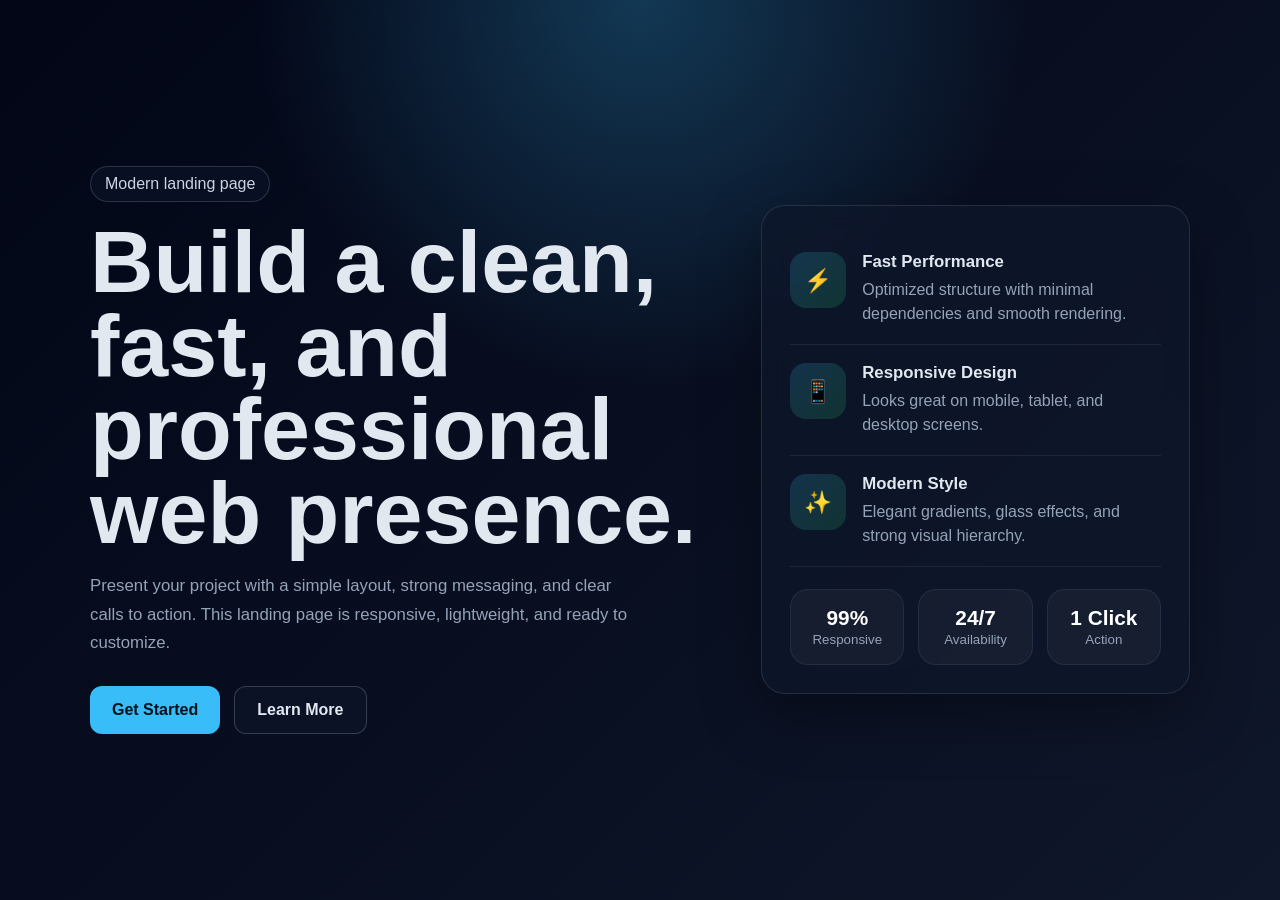
==== index.html @ f6de8fed "cambio de nombre de main a index" ====
<!DOCTYPE html>
<html lang="en">
<head>
	<meta charset="UTF-8" />
	<meta name="viewport" content="width=device-width, initial-scale=1.0" />
	<title>Landing Page</title>
	<link rel="stylesheet" href="styles.css" />
</head>
<body>
	<main class="hero">
		<section class="container" aria-labelledby="hero-title">
			<div>
				<div class="badge">Modern landing page</div>
				<h1 id="hero-title">Build a clean, fast, and professional web presence.</h1>
				<p>
					Present your project with a simple layout, strong messaging, and clear calls to action.
					This landing page is responsive, lightweight, and ready to customize.
				</p>
				<div class="actions">
					<a class="btn btn-primary" href="#">Get Started</a>
					<a class="btn btn-secondary" href="#">Learn More</a>
				</div>
			</div>
			<aside class="panel" aria-label="Highlights">
				<div class="feature">
					<div class="icon">⚡</div>
					<div>
						<h3>Fast Performance</h3>
						<span>Optimized structure with minimal dependencies and smooth rendering.</span>
					</div>
				</div>
				<div class="feature">
					<div class="icon">📱</div>
					<div>
						<h3>Responsive Design</h3>
						<span>Looks great on mobile, tablet, and desktop screens.</span>
					</div>
				</div>
				<div class="feature">
					<div class="icon">✨</div>
					<div>
						<h3>Modern Style</h3>
						<span>Elegant gradients, glass effects, and strong visual hierarchy.</span>
					</div>
				</div>
				<div class="stats">
					<div class="stat"><strong>99%</strong><small>Responsive</small></div>
					<div class="stat"><strong>24/7</strong><small>Availability</small></div>
					<div class="stat"><strong>1 Click</strong><small>Action</small></div>
				</div>
			</aside>
		</section>
	</main>
</body>
</html>
---- styles.css ----
:root {
    --bg: #0f172a;
    --card: rgba(15, 23, 42, 0.72);
    --text: #e2e8f0;
    --muted: #94a3b8;
    --accent: #38bdf8;
    --accent-2: #22c55e;
}

* {
    box-sizing: border-box;
}

body {
    margin: 0;
    font-family: Arial, Helvetica, sans-serif;
    color: var(--text);
    background: radial-gradient(circle at top, rgba(56, 189, 248, 0.25), transparent 35%),
        linear-gradient(135deg, #020617, var(--bg));
    min-height: 100vh;
}

.hero {
    min-height: 100vh;
    display: flex;
    align-items: center;
    justify-content: center;
    padding: 32px;
}

.container {
    width: 100%;
    max-width: 1100px;
    display: grid;
    grid-template-columns: 1.2fr 0.8fr;
    gap: 28px;
    align-items: center;
}

.badge {
    display: inline-block;
    padding: 8px 14px;
    border: 1px solid rgba(148, 163, 184, 0.25);
    border-radius: 999px;
    color: #cbd5e1;
    background: rgba(15, 23, 42, 0.5);
    backdrop-filter: blur(10px);
    margin-bottom: 18px;
}

h1 {
    font-size: clamp(2.5rem, 7vw, 5.5rem);
    line-height: 0.95;
    margin: 0 0 18px;
}

p {
    font-size: 1.05rem;
    line-height: 1.7;
    color: var(--muted);
    max-width: 58ch;
    margin-bottom: 28px;
}

.actions {
    display: flex;
    gap: 14px;
    flex-wrap: wrap;
}

.btn {
    display: inline-flex;
    align-items: center;
    justify-content: center;
    padding: 14px 22px;
    border-radius: 12px;
    text-decoration: none;
    font-weight: 700;
    transition: transform 0.2s ease, opacity 0.2s ease;
}

.btn:hover {
    transform: translateY(-2px);
}

.btn-primary {
    background: var(--accent);
    color: #00111a;
}

.btn-secondary {
    color: var(--text);
    border: 1px solid rgba(148, 163, 184, 0.3);
    background: rgba(15, 23, 42, 0.55);
}

.panel {
    background: var(--card);
    border: 1px solid rgba(148, 163, 184, 0.18);
    border-radius: 24px;
    padding: 28px;
    backdrop-filter: blur(14px);
    box-shadow: 0 20px 60px rgba(0, 0, 0, 0.35);
}

.feature {
    display: grid;
    grid-template-columns: 56px 1fr;
    gap: 16px;
    align-items: start;
    padding: 18px 0;
    border-bottom: 1px solid rgba(148, 163, 184, 0.12);
}

.feature:last-child {
    border-bottom: none;
}

.icon {
    width: 56px;
    height: 56px;
    border-radius: 16px;
    display: grid;
    place-items: center;
    background: linear-gradient(135deg, rgba(56, 189, 248, 0.18), rgba(34, 197, 94, 0.18));
    color: white;
    font-size: 1.4rem;
}

.feature h3 {
    margin: 0 0 6px;
    font-size: 1.05rem;
}

.feature span {
    color: var(--muted);
    line-height: 1.5;
}

.stats {
    margin-top: 22px;
    display: grid;
    grid-template-columns: repeat(3, 1fr);
    gap: 14px;
}

.stat {
    padding: 16px;
    border-radius: 18px;
    background: rgba(255, 255, 255, 0.04);
    border: 1px solid rgba(148, 163, 184, 0.12);
    text-align: center;
}

.stat strong {
    display: block;
    font-size: 1.3rem;
    color: #fff;
}

.stat small {
    color: var(--muted);
}

@media (max-width: 860px) {
    .container {
        grid-template-columns: 1fr;
    }

    .stats {
        grid-template-columns: 1fr;
    }
}
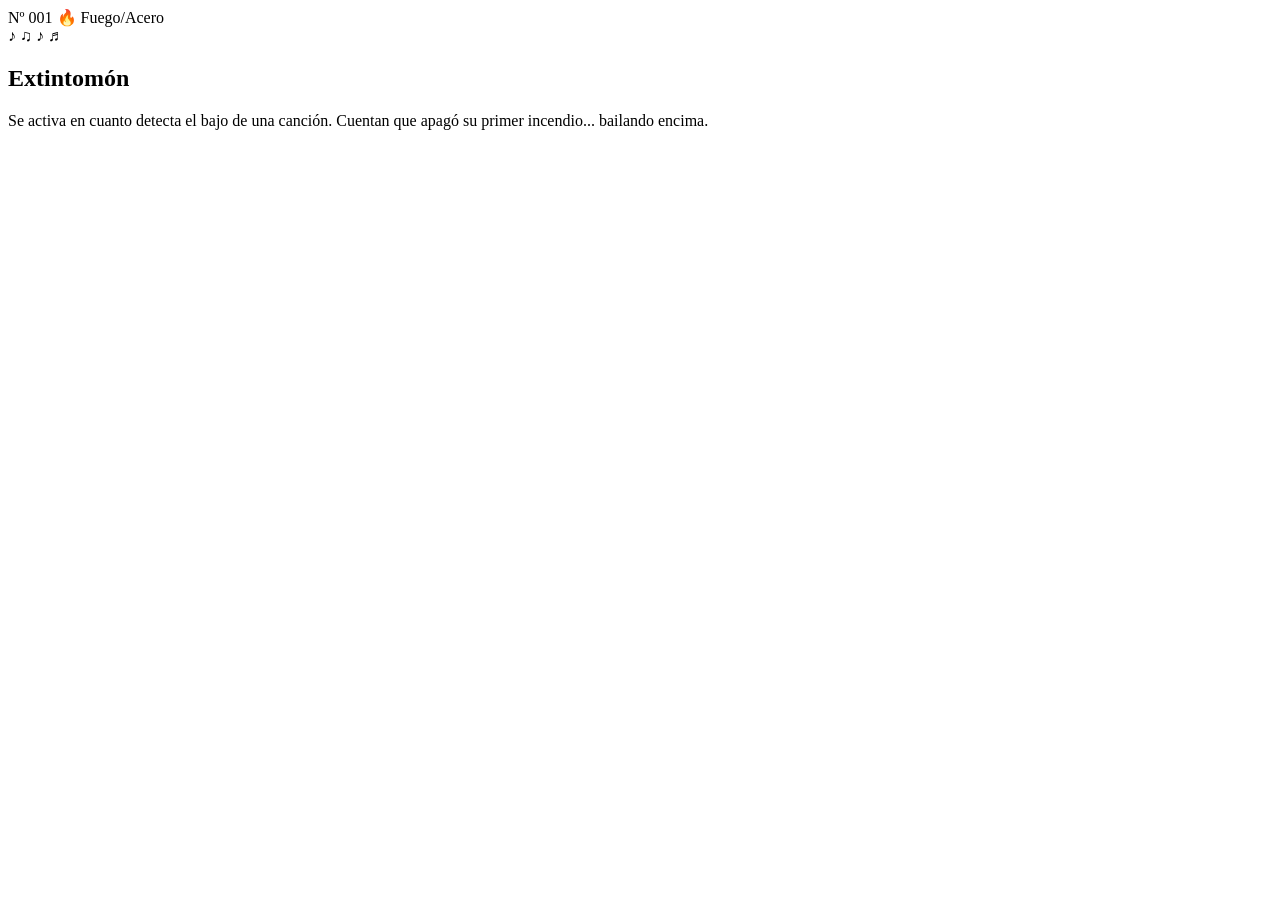
==== commit ccbdb5f4: "cambiamos pagina" ====
--- a/index.html
+++ b/index.html
@@ -1,55 +1,93 @@
 <!DOCTYPE html>
-<html lang="en">
+<html lang="es">
 <head>
-	<meta charset="UTF-8" />
-	<meta name="viewport" content="width=device-width, initial-scale=1.0" />
-	<title>Landing Page</title>
-	<link rel="stylesheet" href="styles.css" />
+<meta charset="UTF-8">
+<meta name="viewport" content="width=device-width, initial-scale=1.0">
+<title>Extintomón · el Pokémon extintor que no para de bailar</title>
+
+<link rel="preconnect" href="https://fonts.googleapis.com">
+<link rel="preconnect" href="https://fonts.gstatic.com" crossorigin>
+<link href="https://fonts.googleapis.com/css2?family=Fredoka:wght@500;600;700&family=Nunito:wght@400;600;800&display=swap" rel="stylesheet">
+
+<link rel="stylesheet" href="style.css">
 </head>
 <body>
-	<main class="hero">
-		<section class="container" aria-labelledby="hero-title">
-			<div>
-				<div class="badge">Modern landing page</div>
-				<h1 id="hero-title">Build a clean, fast, and professional web presence.</h1>
-				<p>
-					Present your project with a simple layout, strong messaging, and clear calls to action.
-					This landing page is responsive, lightweight, and ready to customize.
-				</p>
-				<div class="actions">
-					<a class="btn btn-primary" href="#">Get Started</a>
-					<a class="btn btn-secondary" href="#">Learn More</a>
-				</div>
-			</div>
-			<aside class="panel" aria-label="Highlights">
-				<div class="feature">
-					<div class="icon">⚡</div>
-					<div>
-						<h3>Fast Performance</h3>
-						<span>Optimized structure with minimal dependencies and smooth rendering.</span>
-					</div>
-				</div>
-				<div class="feature">
-					<div class="icon">📱</div>
-					<div>
-						<h3>Responsive Design</h3>
-						<span>Looks great on mobile, tablet, and desktop screens.</span>
-					</div>
-				</div>
-				<div class="feature">
-					<div class="icon">✨</div>
-					<div>
-						<h3>Modern Style</h3>
-						<span>Elegant gradients, glass effects, and strong visual hierarchy.</span>
-					</div>
-				</div>
-				<div class="stats">
-					<div class="stat"><strong>99%</strong><small>Responsive</small></div>
-					<div class="stat"><strong>24/7</strong><small>Availability</small></div>
-					<div class="stat"><strong>1 Click</strong><small>Action</small></div>
-				</div>
-			</aside>
-		</section>
-	</main>
+
+  <main class="escenario">
+
+    <div class="foco foco-1"></div>
+    <div class="foco foco-2"></div>
+
+    <section class="dex" aria-label="Ficha Pokédex de Extintomón">
+
+      <header class="dex-cabecera">
+        <span class="dex-pill dex-numero">Nº 001</span>
+        <span class="dex-pill dex-tipo">🔥 Fuego/Acero</span>
+      </header>
+
+      <div class="pista-baile">
+        <div class="pista-suelo" aria-hidden="true"></div>
+
+        <div class="personaje-escala">
+          <div class="extintomon">
+
+            <div class="sombra"></div>
+
+            <div class="pierna pierna-izquierda"></div>
+            <div class="pierna pierna-derecha"></div>
+
+            <div class="cuerpo">
+              <div class="brillo-cuerpo"></div>
+
+              <div class="etiqueta-inspeccion">
+                <span></span><span></span><span></span>
+              </div>
+
+              <div class="manometro">
+                <div class="aguja"></div>
+              </div>
+
+              <div class="cara">
+                <div class="ojo ojo-izquierdo"><div class="brillo-ojo"></div></div>
+                <div class="ojo ojo-derecho"><div class="brillo-ojo"></div></div>
+                <div class="mejilla mejilla-izquierda"></div>
+                <div class="mejilla mejilla-derecha"></div>
+                <div class="boca"></div>
+              </div>
+            </div>
+
+            <div class="valvula">
+              <div class="agarre"></div>
+            </div>
+
+            <div class="brazo brazo-izquierdo">
+              <div class="manguera"></div>
+              <div class="boquilla"></div>
+            </div>
+
+            <div class="brazo brazo-derecho">
+              <div class="pasador"></div>
+            </div>
+
+          </div>
+        </div>
+
+        <div class="notas" aria-hidden="true">
+          <span class="nota nota-1">♪</span>
+          <span class="nota nota-2">♫</span>
+          <span class="nota nota-3">♪</span>
+          <span class="nota nota-4">♬</span>
+        </div>
+      </div>
+
+      <footer class="dex-pie">
+        <h1>Extintomón</h1>
+        <p>Se activa en cuanto detecta el bajo de una canción. Cuentan que apagó su primer incendio... bailando encima.</p>
+      </footer>
+
+    </section>
+
+  </main>
+
 </body>
-</html>
+</html>
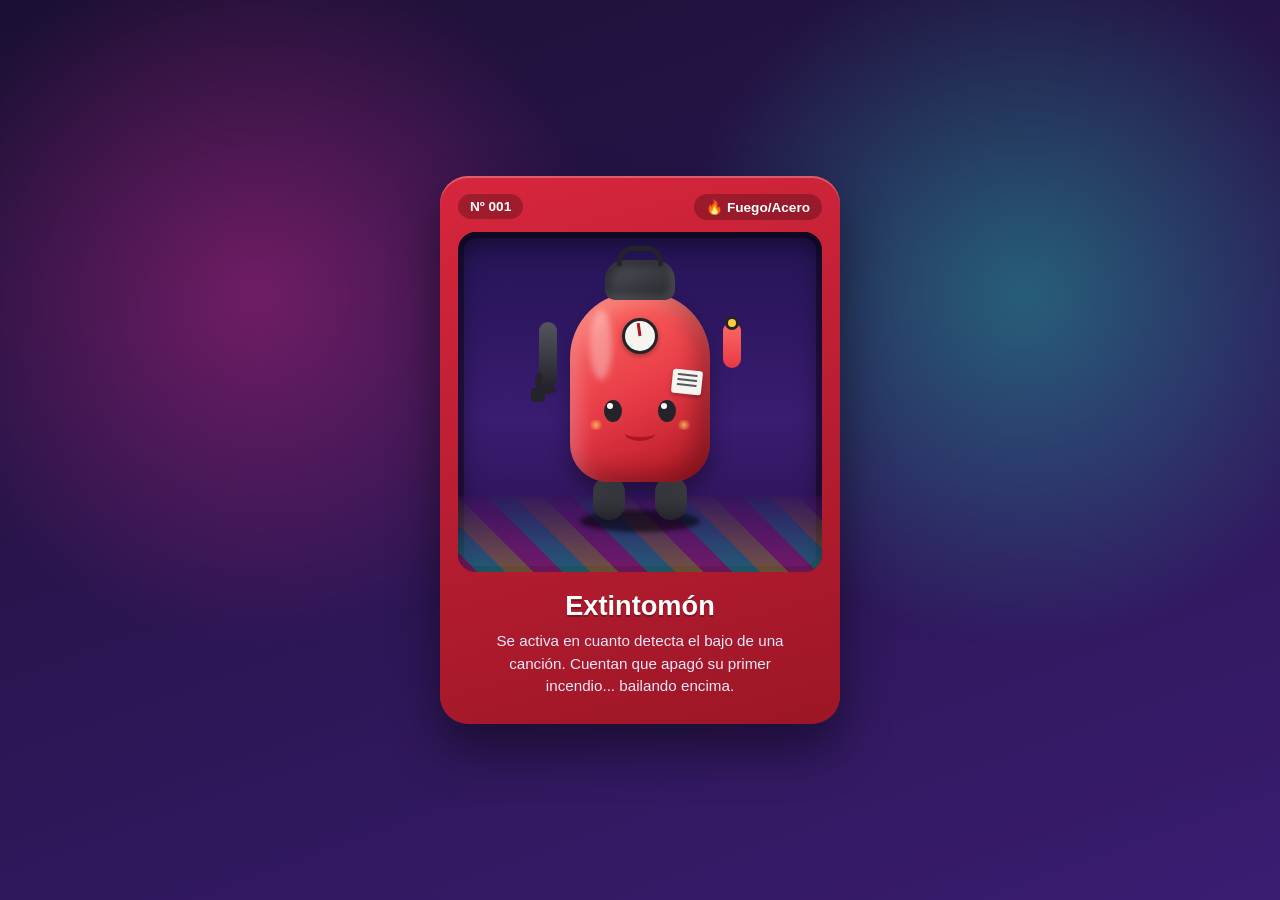
==== commit 90b18170: "corregimos el focking styles" ====
--- a/index.html
+++ b/index.html
@@ -9,7 +9,7 @@
 <link rel="preconnect" href="https://fonts.gstatic.com" crossorigin>
 <link href="https://fonts.googleapis.com/css2?family=Fredoka:wght@500;600;700&family=Nunito:wght@400;600;800&display=swap" rel="stylesheet">
 
-<link rel="stylesheet" href="style.css">
+<link rel="stylesheet" href="styles.css">
 </head>
 <body>
 
--- a/styles.css
+++ b/styles.css
@@ -0,0 +1,528 @@
+/* =========================================================
+   EXTINTOMÓN — el Pokémon tipo extintor que no para de bailar
+   ========================================================= */
+
+:root {
+  --noche-1: #1b1033;
+  --noche-2: #3a1c71;
+  --rosa-neon: #ff2fa0;
+  --cian-neon: #22e6c8;
+  --ambar-neon: #ffce3d;
+
+  --rojo-extintor: #e63946;
+  --rojo-extintor-claro: #ff6b60;
+  --rojo-extintor-oscuro: #ad1522;
+  --metal-oscuro: #232329;
+  --metal-claro: #55555f;
+
+  --pantalla: #ece8fb;
+  --marco-dex: #d7263d;
+  --marco-dex-oscuro: #9c1626;
+
+  --tiempo-baile: 1.1s;
+}
+
+* {
+  box-sizing: border-box;
+}
+
+@media (prefers-reduced-motion: reduce) {
+  *, *::before, *::after {
+    animation: none !important;
+  }
+}
+
+html, body {
+  margin: 0;
+  min-height: 100%;
+  font-family: "Nunito", sans-serif;
+  color: #2b2b33;
+}
+
+/* ---------- Escenario general ---------- */
+
+.escenario {
+  min-height: 100vh;
+  display: flex;
+  align-items: center;
+  justify-content: center;
+  padding: 32px 16px;
+  position: relative;
+  overflow: hidden;
+  background:
+    radial-gradient(1px 1px at 10% 20%, rgba(255,255,255,.5) 0, transparent 60%),
+    radial-gradient(1px 1px at 80% 15%, rgba(255,255,255,.4) 0, transparent 60%),
+    radial-gradient(1px 1px at 60% 70%, rgba(255,255,255,.35) 0, transparent 60%),
+    radial-gradient(1px 1px at 25% 80%, rgba(255,255,255,.4) 0, transparent 60%),
+    radial-gradient(1px 1px at 90% 60%, rgba(255,255,255,.3) 0, transparent 60%),
+    linear-gradient(160deg, var(--noche-1), var(--noche-2));
+}
+
+.foco {
+  position: absolute;
+  top: -10%;
+  width: 60vmax;
+  height: 60vmax;
+  border-radius: 50%;
+  filter: blur(10px);
+  opacity: .35;
+  pointer-events: none;
+}
+
+.foco-1 {
+  left: -10%;
+  background: radial-gradient(circle, var(--rosa-neon), transparent 65%);
+  animation: derivaFoco 7s ease-in-out infinite;
+}
+
+.foco-2 {
+  right: -10%;
+  background: radial-gradient(circle, var(--cian-neon), transparent 65%);
+  animation: derivaFoco 8s ease-in-out infinite reverse;
+}
+
+@keyframes derivaFoco {
+  0%, 100% { transform: translate(-15px, 0); }
+  50%      { transform: translate(25px, 15px); }
+}
+
+/* ---------- Ficha Pokédex ---------- */
+
+.dex {
+  position: relative;
+  z-index: 1;
+  width: min(92vw, 400px);
+  background: linear-gradient(165deg, var(--marco-dex), var(--marco-dex-oscuro));
+  border-radius: 28px;
+  padding: 18px 18px 22px;
+  box-shadow:
+    0 25px 50px rgba(0, 0, 0, .45),
+    inset 0 2px 0 rgba(255, 255, 255, .25);
+}
+
+.dex-cabecera {
+  display: flex;
+  justify-content: space-between;
+  align-items: center;
+  margin-bottom: 12px;
+  font-family: "Fredoka", sans-serif;
+  font-weight: 600;
+  font-size: .85rem;
+}
+
+.dex-pill {
+  padding: 5px 12px;
+  border-radius: 999px;
+  background: rgba(0, 0, 0, .25);
+  color: #fff;
+}
+
+/* ---------- Pantalla / pista de baile ---------- */
+
+.pista-baile {
+  position: relative;
+  height: 340px;
+  border-radius: 18px;
+  overflow: hidden;
+  background: linear-gradient(180deg, #241455 0%, #3a1c71 55%, #2a1050 100%);
+  box-shadow: inset 0 0 0 6px rgba(0, 0, 0, .35), inset 0 10px 25px rgba(0, 0, 0, .5);
+}
+
+.pista-suelo {
+  position: absolute;
+  bottom: 0;
+  left: 0;
+  width: 100%;
+  height: 76px;
+  background-image:
+    repeating-linear-gradient(
+      45deg,
+      var(--rosa-neon) 0 20px,
+      var(--cian-neon) 20px 40px,
+      var(--ambar-neon) 40px 60px
+    );
+  background-size: 85px 85px;
+  opacity: .35;
+  animation: deslizarPista 3s linear infinite;
+}
+
+@keyframes deslizarPista {
+  from { background-position: 0 0; }
+  to   { background-position: 85px 0; }
+}
+
+.pista-suelo::after {
+  content: "";
+  position: absolute;
+  inset: 0;
+  background: linear-gradient(180deg, rgba(42, 16, 80, .9), rgba(42, 16, 80, 0));
+}
+
+/* ---------- Notas musicales flotantes ---------- */
+
+.notas {
+  position: absolute;
+  inset: 0;
+  pointer-events: none;
+}
+
+.nota {
+  position: absolute;
+  bottom: 120px;
+  font-size: 1.4rem;
+  color: var(--ambar-neon);
+  opacity: 0;
+  animation: flotarNota 2.6s ease-in infinite;
+}
+
+.nota-1 { left: 18%; color: var(--ambar-neon); animation-delay: 0s; }
+.nota-2 { left: 32%; color: var(--rosa-neon);  animation-delay: .7s; font-size: 1.1rem; }
+.nota-3 { right: 28%; color: var(--cian-neon); animation-delay: 1.4s; }
+.nota-4 { right: 16%; color: var(--ambar-neon); animation-delay: 2s; font-size: 1.1rem; }
+
+@keyframes flotarNota {
+  0%   { transform: translate(0, 0) rotate(0deg); opacity: 0; }
+  15%  { opacity: 1; }
+  100% { transform: translate(12px, -150px) rotate(25deg); opacity: 0; }
+}
+
+/* ---------- Contenedor con escalado responsive ---------- */
+
+.personaje-escala {
+  position: absolute;
+  left: 50%;
+  bottom: 46px;
+  transform: translateX(-50%);
+  transform-origin: bottom center;
+}
+
+/* ---------- EXTINTOMÓN ---------- */
+
+.extintomon {
+  position: relative;
+  width: 210px;
+  height: 300px;
+  animation: bailar var(--tiempo-baile) ease-in-out infinite;
+  transform-origin: bottom center;
+}
+
+@keyframes bailar {
+  0%, 100% { transform: translateY(0) rotate(-3deg); }
+  50%      { transform: translateY(-18px) rotate(3deg); }
+}
+
+.sombra {
+  position: absolute;
+  bottom: -6px;
+  left: 50%;
+  width: 120px;
+  height: 22px;
+  background: rgba(0, 0, 0, .55);
+  border-radius: 50%;
+  transform: translateX(-50%);
+  filter: blur(2px);
+  animation: sombraPulso var(--tiempo-baile) ease-in-out infinite;
+}
+
+@keyframes sombraPulso {
+  0%, 100% { transform: translateX(-50%) scale(1); opacity: .5; }
+  50%      { transform: translateX(-50%) scale(.7); opacity: .28; }
+}
+
+/* Piernas */
+
+.pierna {
+  position: absolute;
+  bottom: 6px;
+  width: 32px;
+  height: 44px;
+  background: linear-gradient(180deg, var(--metal-claro), var(--metal-oscuro));
+  border-radius: 16px;
+  transform-origin: top center;
+}
+
+.pierna-izquierda { left: 58px; animation: patearIzquierda var(--tiempo-baile) ease-in-out infinite; }
+.pierna-derecha   { right: 58px; animation: patearDerecha var(--tiempo-baile) ease-in-out infinite; animation-delay: calc(var(--tiempo-baile) / -2); }
+
+@keyframes patearIzquierda {
+  0%, 100% { transform: rotate(0deg) translateX(0); }
+  50%      { transform: rotate(-32deg) translateX(-6px); }
+}
+
+@keyframes patearDerecha {
+  0%, 100% { transform: rotate(0deg) translateX(0); }
+  50%      { transform: rotate(32deg) translateX(6px); }
+}
+
+/* Cuerpo */
+
+.cuerpo {
+  position: absolute;
+  left: 35px;
+  top: 66px;
+  width: 140px;
+  height: 190px;
+  background: linear-gradient(155deg, var(--rojo-extintor-claro) 0%, var(--rojo-extintor) 55%, var(--rojo-extintor-oscuro) 100%);
+  border-radius: 66px 66px 38px 38px;
+  box-shadow:
+    inset -14px -8px 22px rgba(0, 0, 0, .28),
+    inset 10px 12px 18px rgba(255, 255, 255, .22),
+    0 12px 20px rgba(0, 0, 0, .35);
+}
+
+.brillo-cuerpo {
+  position: absolute;
+  top: 18px;
+  left: 20px;
+  width: 22px;
+  height: 70px;
+  background: rgba(255, 255, 255, .35);
+  border-radius: 50%;
+  filter: blur(3px);
+}
+
+/* Válvula superior y asa */
+
+.valvula {
+  position: absolute;
+  left: 70px;
+  top: 34px;
+  width: 70px;
+  height: 40px;
+  background: linear-gradient(160deg, var(--metal-claro), var(--metal-oscuro));
+  border-radius: 20px 20px 10px 10px;
+  box-shadow: inset -4px -4px 8px rgba(255, 255, 255, .15), inset 4px 6px 10px rgba(0, 0, 0, .4);
+}
+
+.agarre {
+  position: absolute;
+  top: -14px;
+  left: 12px;
+  width: 46px;
+  height: 20px;
+  border: 5px solid var(--metal-oscuro);
+  border-bottom: none;
+  border-radius: 16px 16px 0 0;
+}
+
+/* Manómetro (medidor de presión) */
+
+.manometro {
+  position: absolute;
+  top: 26px;
+  left: 50%;
+  width: 36px;
+  height: 36px;
+  transform: translateX(-50%);
+  background: #f6f4ee;
+  border-radius: 50%;
+  border: 3px solid var(--metal-oscuro);
+  box-shadow: 0 2px 5px rgba(0, 0, 0, .3);
+}
+
+.aguja {
+  position: absolute;
+  top: 50%;
+  left: 50%;
+  width: 3px;
+  height: 13px;
+  background: var(--rojo-extintor-oscuro);
+  transform-origin: bottom center;
+  transform: translate(-50%, -100%) rotate(-8deg);
+  animation: vibrarAguja calc(var(--tiempo-baile) / 2) ease-in-out infinite;
+}
+
+@keyframes vibrarAguja {
+  0%, 100% { transform: translate(-50%, -100%) rotate(-14deg); }
+  50%      { transform: translate(-50%, -100%) rotate(14deg); }
+}
+
+/* Etiqueta de inspección */
+
+.etiqueta-inspeccion {
+  position: absolute;
+  top: 78px;
+  right: 8px;
+  width: 30px;
+  height: 24px;
+  background: #f6f4ee;
+  border-radius: 3px;
+  transform: rotate(6deg);
+  box-shadow: 0 2px 4px rgba(0, 0, 0, .3);
+  padding: 4px 5px;
+}
+
+.etiqueta-inspeccion span {
+  display: block;
+  height: 2px;
+  background: var(--metal-claro);
+  margin-bottom: 3px;
+  border-radius: 1px;
+}
+
+/* Cara */
+
+.cara {
+  position: absolute;
+  top: 108px;
+  left: 0;
+  width: 100%;
+  height: 60px;
+}
+
+.ojo {
+  position: absolute;
+  top: 0;
+  width: 18px;
+  height: 22px;
+  background: var(--metal-oscuro);
+  border-radius: 50%;
+  animation: parpadeo 4s ease-in-out infinite;
+}
+
+.ojo-izquierdo { left: 34px; }
+.ojo-derecho   { right: 34px; }
+
+.brillo-ojo {
+  position: absolute;
+  top: 3px;
+  left: 3px;
+  width: 6px;
+  height: 6px;
+  background: #fff;
+  border-radius: 50%;
+}
+
+@keyframes parpadeo {
+  0%, 90%, 100% { transform: scaleY(1); }
+  95%           { transform: scaleY(.1); }
+}
+
+.mejilla {
+  position: absolute;
+  top: 20px;
+  width: 16px;
+  height: 10px;
+  background: radial-gradient(circle, rgba(255, 200, 90, .8), transparent 70%);
+  border-radius: 50%;
+}
+
+.mejilla-izquierda { left: 18px; }
+.mejilla-derecha   { right: 18px; }
+
+.boca {
+  position: absolute;
+  top: 26px;
+  left: 50%;
+  width: 30px;
+  height: 15px;
+  border-bottom: 4px solid var(--rojo-extintor-oscuro);
+  border-radius: 0 0 50% 50%;
+  transform: translateX(-50%);
+}
+
+/* Brazos */
+
+.brazo {
+  position: absolute;
+  top: 96px;
+  width: 18px;
+  height: 66px;
+  border-radius: 9px;
+  transform-origin: top center;
+}
+
+.brazo-izquierdo {
+  left: 4px;
+  background: linear-gradient(180deg, var(--metal-claro), var(--metal-oscuro));
+  animation: ondearManguera var(--tiempo-baile) ease-in-out infinite;
+  animation-delay: calc(var(--tiempo-baile) / -5);
+}
+
+.brazo-derecho {
+  right: 4px;
+  background: linear-gradient(180deg, var(--rojo-extintor-claro), var(--rojo-extintor));
+  height: 46px;
+  animation: bombear var(--tiempo-baile) ease-in-out infinite;
+  animation-delay: calc(var(--tiempo-baile) / -3);
+}
+
+@keyframes ondearManguera {
+  0%, 100% { transform: rotate(-18deg); }
+  50%      { transform: rotate(38deg); }
+}
+
+@keyframes bombear {
+  0%, 100% { transform: rotate(12deg); }
+  50%      { transform: rotate(-28deg); }
+}
+
+.manguera {
+  position: absolute;
+  bottom: -6px;
+  left: -4px;
+  width: 26px;
+  height: 26px;
+  border: 6px solid var(--metal-oscuro);
+  border-right-color: transparent;
+  border-top-color: transparent;
+  border-radius: 50%;
+}
+
+.boquilla {
+  position: absolute;
+  bottom: -14px;
+  left: -8px;
+  width: 14px;
+  height: 14px;
+  background: var(--metal-oscuro);
+  border-radius: 4px;
+}
+
+.pasador {
+  position: absolute;
+  top: -6px;
+  left: 50%;
+  width: 14px;
+  height: 14px;
+  background: var(--ambar-neon);
+  border: 3px solid var(--metal-oscuro);
+  border-radius: 50%;
+  transform: translateX(-50%);
+}
+
+/* ---------- Pie de la ficha ---------- */
+
+.dex-pie {
+  text-align: center;
+  padding: 18px 6px 4px;
+}
+
+.dex-pie h1 {
+  margin: 0 0 8px;
+  font-family: "Fredoka", sans-serif;
+  font-weight: 700;
+  font-size: 1.7rem;
+  color: #fff;
+  text-shadow: 0 2px 0 rgba(0, 0, 0, .25);
+}
+
+.dex-pie p {
+  margin: 0 auto;
+  max-width: 320px;
+  font-size: .95rem;
+  line-height: 1.5;
+  color: var(--pantalla);
+}
+
+/* ---------- Responsive ---------- */
+
+@media (max-width: 480px) {
+  .pista-baile { height: 300px; }
+  .personaje-escala { transform: translateX(-50%) scale(.85); bottom: 40px; }
+}
+
+@media (max-width: 360px) {
+  .pista-baile { height: 270px; }
+  .personaje-escala { transform: translateX(-50%) scale(.7); bottom: 34px; }
+}
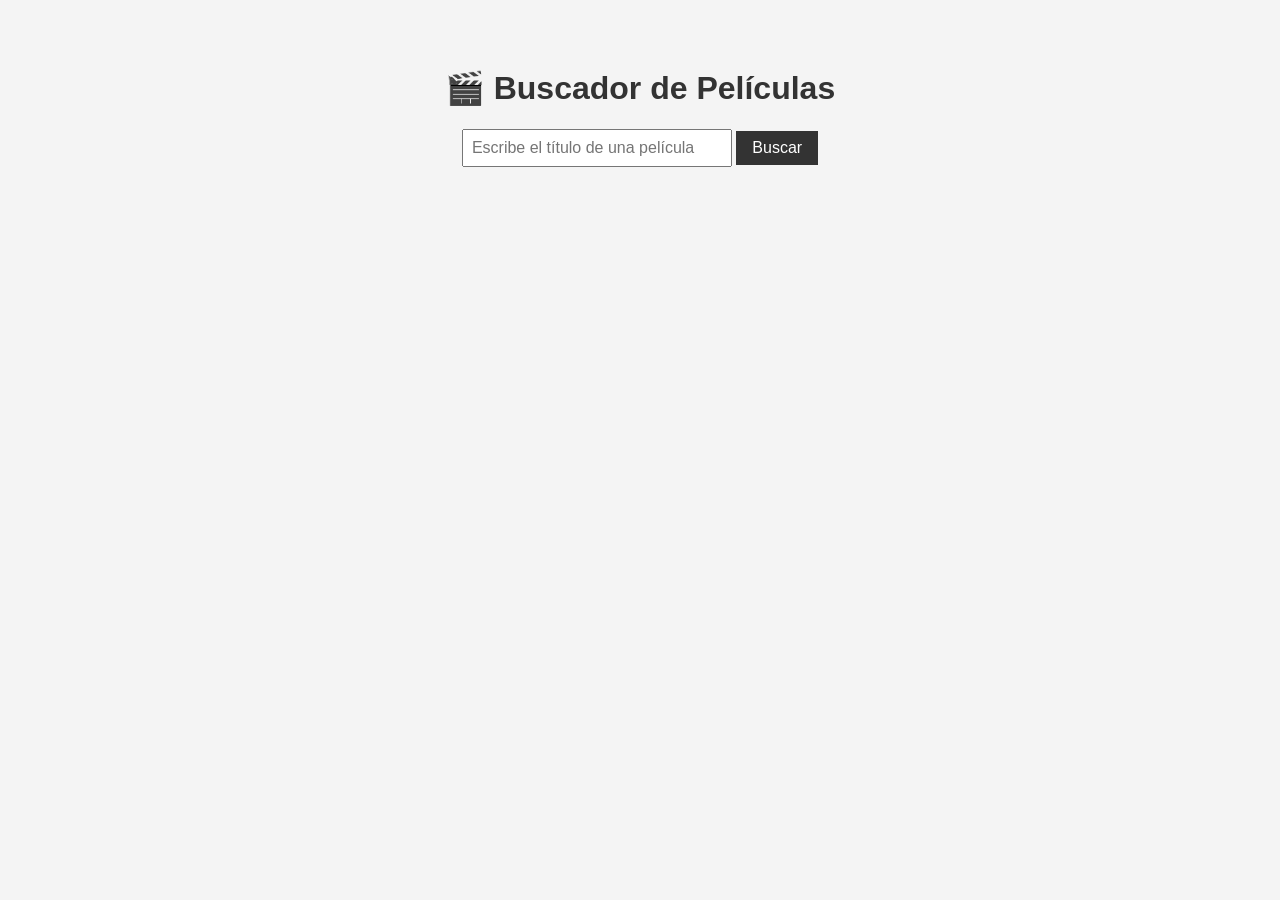
==== commit 7eab074e: "primer commit con los nuevos cambios en html y css , creamos tambien el archivo script.js basico par" ====
--- a/index.html
+++ b/index.html
@@ -1,93 +1,23 @@
 <!DOCTYPE html>
 <html lang="es">
 <head>
-<meta charset="UTF-8">
-<meta name="viewport" content="width=device-width, initial-scale=1.0">
-<title>Extintomón · el Pokémon extintor que no para de bailar</title>
-
-<link rel="preconnect" href="https://fonts.googleapis.com">
-<link rel="preconnect" href="https://fonts.gstatic.com" crossorigin>
-<link href="https://fonts.googleapis.com/css2?family=Fredoka:wght@500;600;700&family=Nunito:wght@400;600;800&display=swap" rel="stylesheet">
-
-<link rel="stylesheet" href="styles.css">
+    <meta charset="UTF-8">
+    <title>Buscador de Películas</title>
+    <link rel="stylesheet" href="styles.css">
 </head>
 <body>
 
-  <main class="escenario">
+    <h1>🎬 Buscador de Películas</h1>
 
-    <div class="foco foco-1"></div>
-    <div class="foco foco-2"></div>
+    <div class="buscador">
+        <input type="text" id="tituloPelicula" placeholder="Escribe el título de una película">
+        <button id="botonBuscar">Buscar</button>
+    </div>
 
-    <section class="dex" aria-label="Ficha Pokédex de Extintomón">
+    <div id="resultado">
+        <!-- Aquí mostraremos el director y el año -->
+    </div>
 
-      <header class="dex-cabecera">
-        <span class="dex-pill dex-numero">Nº 001</span>
-        <span class="dex-pill dex-tipo">🔥 Fuego/Acero</span>
-      </header>
-
-      <div class="pista-baile">
-        <div class="pista-suelo" aria-hidden="true"></div>
-
-        <div class="personaje-escala">
-          <div class="extintomon">
-
-            <div class="sombra"></div>
-
-            <div class="pierna pierna-izquierda"></div>
-            <div class="pierna pierna-derecha"></div>
-
-            <div class="cuerpo">
-              <div class="brillo-cuerpo"></div>
-
-              <div class="etiqueta-inspeccion">
-                <span></span><span></span><span></span>
-              </div>
-
-              <div class="manometro">
-                <div class="aguja"></div>
-              </div>
-
-              <div class="cara">
-                <div class="ojo ojo-izquierdo"><div class="brillo-ojo"></div></div>
-                <div class="ojo ojo-derecho"><div class="brillo-ojo"></div></div>
-                <div class="mejilla mejilla-izquierda"></div>
-                <div class="mejilla mejilla-derecha"></div>
-                <div class="boca"></div>
-              </div>
-            </div>
-
-            <div class="valvula">
-              <div class="agarre"></div>
-            </div>
-
-            <div class="brazo brazo-izquierdo">
-              <div class="manguera"></div>
-              <div class="boquilla"></div>
-            </div>
-
-            <div class="brazo brazo-derecho">
-              <div class="pasador"></div>
-            </div>
-
-          </div>
-        </div>
-
-        <div class="notas" aria-hidden="true">
-          <span class="nota nota-1">♪</span>
-          <span class="nota nota-2">♫</span>
-          <span class="nota nota-3">♪</span>
-          <span class="nota nota-4">♬</span>
-        </div>
-      </div>
-
-      <footer class="dex-pie">
-        <h1>Extintomón</h1>
-        <p>Se activa en cuanto detecta el bajo de una canción. Cuentan que apagó su primer incendio... bailando encima.</p>
-      </footer>
-
-    </section>
-
-  </main>
-
+    <script src="script.js"></script>
 </body>
 </html>
--- a/styles.css
+++ b/styles.css
@@ -1,528 +1,38 @@
-/* =========================================================
-   EXTINTOMÓN — el Pokémon tipo extintor que no para de bailar
-   ========================================================= */
-
-:root {
-  --noche-1: #1b1033;
-  --noche-2: #3a1c71;
-  --rosa-neon: #ff2fa0;
-  --cian-neon: #22e6c8;
-  --ambar-neon: #ffce3d;
-
-  --rojo-extintor: #e63946;
-  --rojo-extintor-claro: #ff6b60;
-  --rojo-extintor-oscuro: #ad1522;
-  --metal-oscuro: #232329;
-  --metal-claro: #55555f;
-
-  --pantalla: #ece8fb;
-  --marco-dex: #d7263d;
-  --marco-dex-oscuro: #9c1626;
-
-  --tiempo-baile: 1.1s;
+body {
+    font-family: Arial, sans-serif;
+    background-color: #f4f4f4;
+    text-align: center;
+    padding: 40px;
 }
 
-* {
-  box-sizing: border-box;
+h1 {
+    color: #333;
 }
 
-@media (prefers-reduced-motion: reduce) {
-  *, *::before, *::after {
-    animation: none !important;
-  }
+.buscador {
+    margin: 20px 0;
 }
 
-html, body {
-  margin: 0;
-  min-height: 100%;
-  font-family: "Nunito", sans-serif;
-  color: #2b2b33;
+#tituloPelicula {
+    padding: 8px;
+    width: 250px;
+    font-size: 16px;
 }
 
-/* ---------- Escenario general ---------- */
-
-.escenario {
-  min-height: 100vh;
-  display: flex;
-  align-items: center;
-  justify-content: center;
-  padding: 32px 16px;
-  position: relative;
-  overflow: hidden;
-  background:
-    radial-gradient(1px 1px at 10% 20%, rgba(255,255,255,.5) 0, transparent 60%),
-    radial-gradient(1px 1px at 80% 15%, rgba(255,255,255,.4) 0, transparent 60%),
-    radial-gradient(1px 1px at 60% 70%, rgba(255,255,255,.35) 0, transparent 60%),
-    radial-gradient(1px 1px at 25% 80%, rgba(255,255,255,.4) 0, transparent 60%),
-    radial-gradient(1px 1px at 90% 60%, rgba(255,255,255,.3) 0, transparent 60%),
-    linear-gradient(160deg, var(--noche-1), var(--noche-2));
+#botonBuscar {
+    padding: 8px 16px;
+    font-size: 16px;
+    background-color: #333;
+    color: white;
+    border: none;
+    cursor: pointer;
 }
 
-.foco {
-  position: absolute;
-  top: -10%;
-  width: 60vmax;
-  height: 60vmax;
-  border-radius: 50%;
-  filter: blur(10px);
-  opacity: .35;
-  pointer-events: none;
+#botonBuscar:hover {
+    background-color: #555;
 }
 
-.foco-1 {
-  left: -10%;
-  background: radial-gradient(circle, var(--rosa-neon), transparent 65%);
-  animation: derivaFoco 7s ease-in-out infinite;
-}
-
-.foco-2 {
-  right: -10%;
-  background: radial-gradient(circle, var(--cian-neon), transparent 65%);
-  animation: derivaFoco 8s ease-in-out infinite reverse;
-}
-
-@keyframes derivaFoco {
-  0%, 100% { transform: translate(-15px, 0); }
-  50%      { transform: translate(25px, 15px); }
-}
-
-/* ---------- Ficha Pokédex ---------- */
-
-.dex {
-  position: relative;
-  z-index: 1;
-  width: min(92vw, 400px);
-  background: linear-gradient(165deg, var(--marco-dex), var(--marco-dex-oscuro));
-  border-radius: 28px;
-  padding: 18px 18px 22px;
-  box-shadow:
-    0 25px 50px rgba(0, 0, 0, .45),
-    inset 0 2px 0 rgba(255, 255, 255, .25);
-}
-
-.dex-cabecera {
-  display: flex;
-  justify-content: space-between;
-  align-items: center;
-  margin-bottom: 12px;
-  font-family: "Fredoka", sans-serif;
-  font-weight: 600;
-  font-size: .85rem;
-}
-
-.dex-pill {
-  padding: 5px 12px;
-  border-radius: 999px;
-  background: rgba(0, 0, 0, .25);
-  color: #fff;
-}
-
-/* ---------- Pantalla / pista de baile ---------- */
-
-.pista-baile {
-  position: relative;
-  height: 340px;
-  border-radius: 18px;
-  overflow: hidden;
-  background: linear-gradient(180deg, #241455 0%, #3a1c71 55%, #2a1050 100%);
-  box-shadow: inset 0 0 0 6px rgba(0, 0, 0, .35), inset 0 10px 25px rgba(0, 0, 0, .5);
-}
-
-.pista-suelo {
-  position: absolute;
-  bottom: 0;
-  left: 0;
-  width: 100%;
-  height: 76px;
-  background-image:
-    repeating-linear-gradient(
-      45deg,
-      var(--rosa-neon) 0 20px,
-      var(--cian-neon) 20px 40px,
-      var(--ambar-neon) 40px 60px
-    );
-  background-size: 85px 85px;
-  opacity: .35;
-  animation: deslizarPista 3s linear infinite;
-}
-
-@keyframes deslizarPista {
-  from { background-position: 0 0; }
-  to   { background-position: 85px 0; }
-}
-
-.pista-suelo::after {
-  content: "";
-  position: absolute;
-  inset: 0;
-  background: linear-gradient(180deg, rgba(42, 16, 80, .9), rgba(42, 16, 80, 0));
-}
-
-/* ---------- Notas musicales flotantes ---------- */
-
-.notas {
-  position: absolute;
-  inset: 0;
-  pointer-events: none;
-}
-
-.nota {
-  position: absolute;
-  bottom: 120px;
-  font-size: 1.4rem;
-  color: var(--ambar-neon);
-  opacity: 0;
-  animation: flotarNota 2.6s ease-in infinite;
-}
-
-.nota-1 { left: 18%; color: var(--ambar-neon); animation-delay: 0s; }
-.nota-2 { left: 32%; color: var(--rosa-neon);  animation-delay: .7s; font-size: 1.1rem; }
-.nota-3 { right: 28%; color: var(--cian-neon); animation-delay: 1.4s; }
-.nota-4 { right: 16%; color: var(--ambar-neon); animation-delay: 2s; font-size: 1.1rem; }
-
-@keyframes flotarNota {
-  0%   { transform: translate(0, 0) rotate(0deg); opacity: 0; }
-  15%  { opacity: 1; }
-  100% { transform: translate(12px, -150px) rotate(25deg); opacity: 0; }
-}
-
-/* ---------- Contenedor con escalado responsive ---------- */
-
-.personaje-escala {
-  position: absolute;
-  left: 50%;
-  bottom: 46px;
-  transform: translateX(-50%);
-  transform-origin: bottom center;
-}
-
-/* ---------- EXTINTOMÓN ---------- */
-
-.extintomon {
-  position: relative;
-  width: 210px;
-  height: 300px;
-  animation: bailar var(--tiempo-baile) ease-in-out infinite;
-  transform-origin: bottom center;
-}
-
-@keyframes bailar {
-  0%, 100% { transform: translateY(0) rotate(-3deg); }
-  50%      { transform: translateY(-18px) rotate(3deg); }
-}
-
-.sombra {
-  position: absolute;
-  bottom: -6px;
-  left: 50%;
-  width: 120px;
-  height: 22px;
-  background: rgba(0, 0, 0, .55);
-  border-radius: 50%;
-  transform: translateX(-50%);
-  filter: blur(2px);
-  animation: sombraPulso var(--tiempo-baile) ease-in-out infinite;
-}
-
-@keyframes sombraPulso {
-  0%, 100% { transform: translateX(-50%) scale(1); opacity: .5; }
-  50%      { transform: translateX(-50%) scale(.7); opacity: .28; }
-}
-
-/* Piernas */
-
-.pierna {
-  position: absolute;
-  bottom: 6px;
-  width: 32px;
-  height: 44px;
-  background: linear-gradient(180deg, var(--metal-claro), var(--metal-oscuro));
-  border-radius: 16px;
-  transform-origin: top center;
-}
-
-.pierna-izquierda { left: 58px; animation: patearIzquierda var(--tiempo-baile) ease-in-out infinite; }
-.pierna-derecha   { right: 58px; animation: patearDerecha var(--tiempo-baile) ease-in-out infinite; animation-delay: calc(var(--tiempo-baile) / -2); }
-
-@keyframes patearIzquierda {
-  0%, 100% { transform: rotate(0deg) translateX(0); }
-  50%      { transform: rotate(-32deg) translateX(-6px); }
-}
-
-@keyframes patearDerecha {
-  0%, 100% { transform: rotate(0deg) translateX(0); }
-  50%      { transform: rotate(32deg) translateX(6px); }
-}
-
-/* Cuerpo */
-
-.cuerpo {
-  position: absolute;
-  left: 35px;
-  top: 66px;
-  width: 140px;
-  height: 190px;
-  background: linear-gradient(155deg, var(--rojo-extintor-claro) 0%, var(--rojo-extintor) 55%, var(--rojo-extintor-oscuro) 100%);
-  border-radius: 66px 66px 38px 38px;
-  box-shadow:
-    inset -14px -8px 22px rgba(0, 0, 0, .28),
-    inset 10px 12px 18px rgba(255, 255, 255, .22),
-    0 12px 20px rgba(0, 0, 0, .35);
-}
-
-.brillo-cuerpo {
-  position: absolute;
-  top: 18px;
-  left: 20px;
-  width: 22px;
-  height: 70px;
-  background: rgba(255, 255, 255, .35);
-  border-radius: 50%;
-  filter: blur(3px);
-}
-
-/* Válvula superior y asa */
-
-.valvula {
-  position: absolute;
-  left: 70px;
-  top: 34px;
-  width: 70px;
-  height: 40px;
-  background: linear-gradient(160deg, var(--metal-claro), var(--metal-oscuro));
-  border-radius: 20px 20px 10px 10px;
-  box-shadow: inset -4px -4px 8px rgba(255, 255, 255, .15), inset 4px 6px 10px rgba(0, 0, 0, .4);
-}
-
-.agarre {
-  position: absolute;
-  top: -14px;
-  left: 12px;
-  width: 46px;
-  height: 20px;
-  border: 5px solid var(--metal-oscuro);
-  border-bottom: none;
-  border-radius: 16px 16px 0 0;
-}
-
-/* Manómetro (medidor de presión) */
-
-.manometro {
-  position: absolute;
-  top: 26px;
-  left: 50%;
-  width: 36px;
-  height: 36px;
-  transform: translateX(-50%);
-  background: #f6f4ee;
-  border-radius: 50%;
-  border: 3px solid var(--metal-oscuro);
-  box-shadow: 0 2px 5px rgba(0, 0, 0, .3);
-}
-
-.aguja {
-  position: absolute;
-  top: 50%;
-  left: 50%;
-  width: 3px;
-  height: 13px;
-  background: var(--rojo-extintor-oscuro);
-  transform-origin: bottom center;
-  transform: translate(-50%, -100%) rotate(-8deg);
-  animation: vibrarAguja calc(var(--tiempo-baile) / 2) ease-in-out infinite;
-}
-
-@keyframes vibrarAguja {
-  0%, 100% { transform: translate(-50%, -100%) rotate(-14deg); }
-  50%      { transform: translate(-50%, -100%) rotate(14deg); }
-}
-
-/* Etiqueta de inspección */
-
-.etiqueta-inspeccion {
-  position: absolute;
-  top: 78px;
-  right: 8px;
-  width: 30px;
-  height: 24px;
-  background: #f6f4ee;
-  border-radius: 3px;
-  transform: rotate(6deg);
-  box-shadow: 0 2px 4px rgba(0, 0, 0, .3);
-  padding: 4px 5px;
-}
-
-.etiqueta-inspeccion span {
-  display: block;
-  height: 2px;
-  background: var(--metal-claro);
-  margin-bottom: 3px;
-  border-radius: 1px;
-}
-
-/* Cara */
-
-.cara {
-  position: absolute;
-  top: 108px;
-  left: 0;
-  width: 100%;
-  height: 60px;
-}
-
-.ojo {
-  position: absolute;
-  top: 0;
-  width: 18px;
-  height: 22px;
-  background: var(--metal-oscuro);
-  border-radius: 50%;
-  animation: parpadeo 4s ease-in-out infinite;
-}
-
-.ojo-izquierdo { left: 34px; }
-.ojo-derecho   { right: 34px; }
-
-.brillo-ojo {
-  position: absolute;
-  top: 3px;
-  left: 3px;
-  width: 6px;
-  height: 6px;
-  background: #fff;
-  border-radius: 50%;
-}
-
-@keyframes parpadeo {
-  0%, 90%, 100% { transform: scaleY(1); }
-  95%           { transform: scaleY(.1); }
-}
-
-.mejilla {
-  position: absolute;
-  top: 20px;
-  width: 16px;
-  height: 10px;
-  background: radial-gradient(circle, rgba(255, 200, 90, .8), transparent 70%);
-  border-radius: 50%;
-}
-
-.mejilla-izquierda { left: 18px; }
-.mejilla-derecha   { right: 18px; }
-
-.boca {
-  position: absolute;
-  top: 26px;
-  left: 50%;
-  width: 30px;
-  height: 15px;
-  border-bottom: 4px solid var(--rojo-extintor-oscuro);
-  border-radius: 0 0 50% 50%;
-  transform: translateX(-50%);
-}
-
-/* Brazos */
-
-.brazo {
-  position: absolute;
-  top: 96px;
-  width: 18px;
-  height: 66px;
-  border-radius: 9px;
-  transform-origin: top center;
-}
-
-.brazo-izquierdo {
-  left: 4px;
-  background: linear-gradient(180deg, var(--metal-claro), var(--metal-oscuro));
-  animation: ondearManguera var(--tiempo-baile) ease-in-out infinite;
-  animation-delay: calc(var(--tiempo-baile) / -5);
-}
-
-.brazo-derecho {
-  right: 4px;
-  background: linear-gradient(180deg, var(--rojo-extintor-claro), var(--rojo-extintor));
-  height: 46px;
-  animation: bombear var(--tiempo-baile) ease-in-out infinite;
-  animation-delay: calc(var(--tiempo-baile) / -3);
-}
-
-@keyframes ondearManguera {
-  0%, 100% { transform: rotate(-18deg); }
-  50%      { transform: rotate(38deg); }
-}
-
-@keyframes bombear {
-  0%, 100% { transform: rotate(12deg); }
-  50%      { transform: rotate(-28deg); }
-}
-
-.manguera {
-  position: absolute;
-  bottom: -6px;
-  left: -4px;
-  width: 26px;
-  height: 26px;
-  border: 6px solid var(--metal-oscuro);
-  border-right-color: transparent;
-  border-top-color: transparent;
-  border-radius: 50%;
-}
-
-.boquilla {
-  position: absolute;
-  bottom: -14px;
-  left: -8px;
-  width: 14px;
-  height: 14px;
-  background: var(--metal-oscuro);
-  border-radius: 4px;
-}
-
-.pasador {
-  position: absolute;
-  top: -6px;
-  left: 50%;
-  width: 14px;
-  height: 14px;
-  background: var(--ambar-neon);
-  border: 3px solid var(--metal-oscuro);
-  border-radius: 50%;
-  transform: translateX(-50%);
-}
-
-/* ---------- Pie de la ficha ---------- */
-
-.dex-pie {
-  text-align: center;
-  padding: 18px 6px 4px;
-}
-
-.dex-pie h1 {
-  margin: 0 0 8px;
-  font-family: "Fredoka", sans-serif;
-  font-weight: 700;
-  font-size: 1.7rem;
-  color: #fff;
-  text-shadow: 0 2px 0 rgba(0, 0, 0, .25);
-}
-
-.dex-pie p {
-  margin: 0 auto;
-  max-width: 320px;
-  font-size: .95rem;
-  line-height: 1.5;
-  color: var(--pantalla);
-}
-
-/* ---------- Responsive ---------- */
-
-@media (max-width: 480px) {
-  .pista-baile { height: 300px; }
-  .personaje-escala { transform: translateX(-50%) scale(.85); bottom: 40px; }
-}
-
-@media (max-width: 360px) {
-  .pista-baile { height: 270px; }
-  .personaje-escala { transform: translateX(-50%) scale(.7); bottom: 34px; }
+#resultado {
+    margin-top: 20px;
+    font-size: 18px;
 }
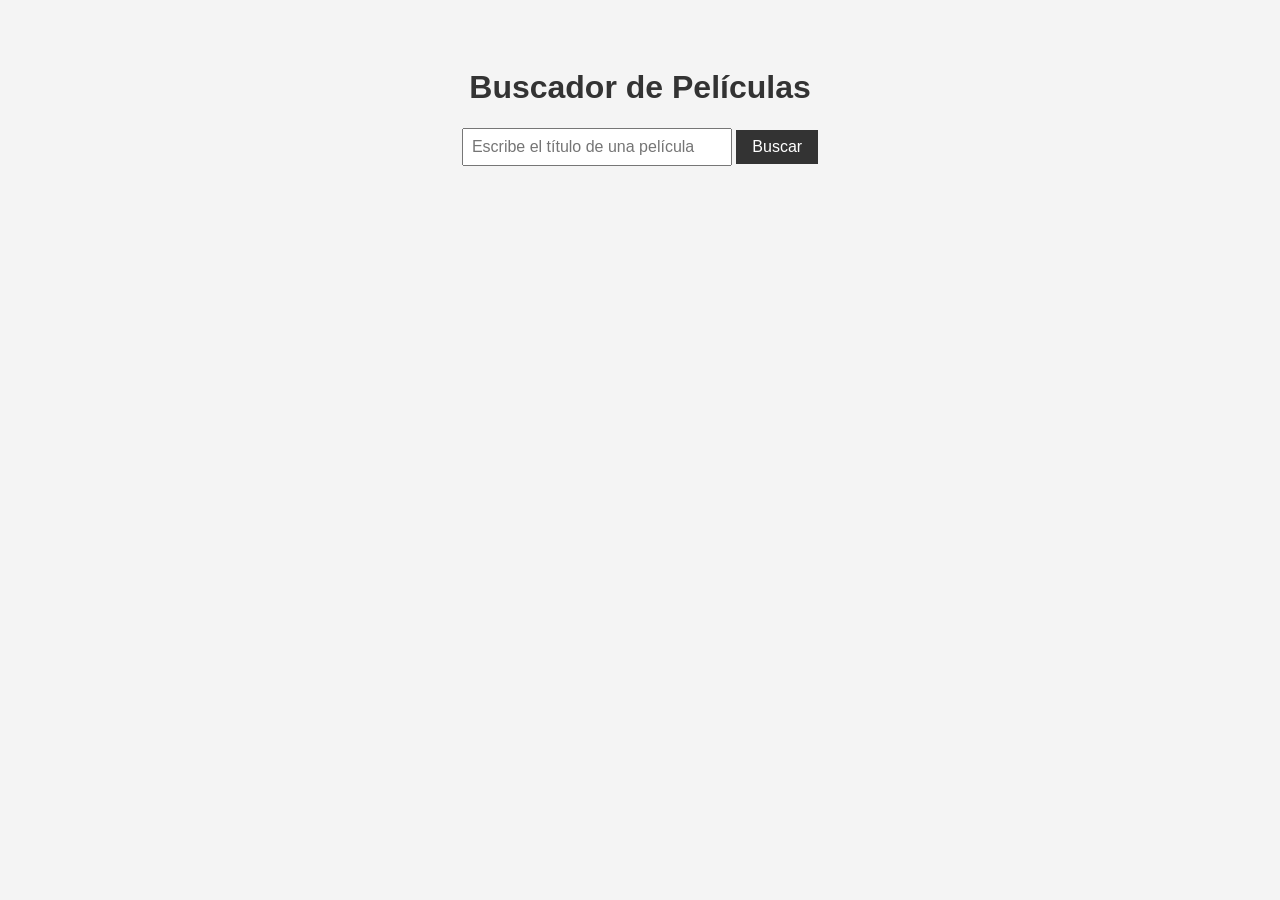
==== commit 4d0dd002: "commit con la implementación completa del buscador de películas en javascript" ====
--- a/index.html
+++ b/index.html
@@ -7,7 +7,7 @@
 </head>
 <body>
 
-    <h1>🎬 Buscador de Películas</h1>
+    <h1>Buscador de Películas</h1>
 
     <div class="buscador">
         <input type="text" id="tituloPelicula" placeholder="Escribe el título de una película">
@@ -15,7 +15,7 @@
     </div>
 
     <div id="resultado">
-        <!-- Aquí mostraremos el director y el año -->
+        
     </div>
 
     <script src="script.js"></script>
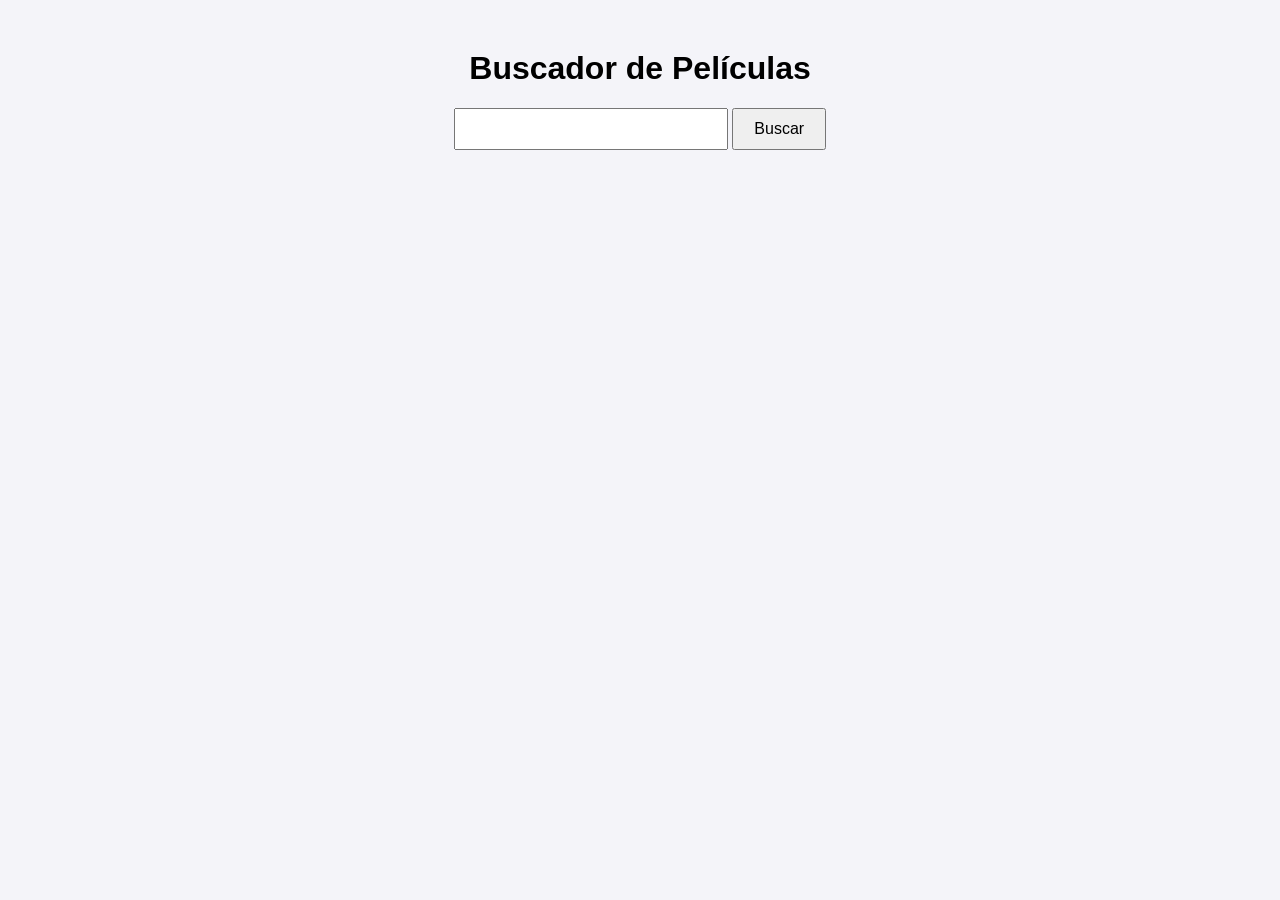
==== commit 01cb8043: "Merge branch 'main' into api" ====
--- a/index.html
+++ b/index.html
@@ -1,23 +1,17 @@
-<!DOCTYPE html>
-<html lang="es">
-<head>
-    <meta charset="UTF-8">
-    <title>Buscador de Películas</title>
-    <link rel="stylesheet" href="styles.css">
-</head>
-<body>
-
-    <h1>Buscador de Películas</h1>
-
-    <div class="buscador">
-        <input type="text" id="tituloPelicula" placeholder="Escribe el título de una película">
-        <button id="botonBuscar">Buscar</button>
-    </div>
-
-    <div id="resultado">
-        
-    </div>
-
-    <script src="script.js"></script>
-</body>
+<!DOCTYPE html>
+<html lang="es">
+<head>
+    <meta charset="UTF-8">
+    <title>Buscador de Películas</title>
+    <link rel="stylesheet" href="styles.css">
+</head>
+<body>
+    <main>
+        <h1>Buscador de Películas</h1>
+        <input type="text" id="buscador">
+        <button id="boton-buscar">Buscar</button>
+        <p id="resultado"></p>
+    </main>
+    <script src="script.js"></script>
+</body>
 </html>
--- a/styles.css
+++ b/styles.css
@@ -1,38 +1,23 @@
-body {
-    font-family: Arial, sans-serif;
-    background-color: #f4f4f4;
-    text-align: center;
-    padding: 40px;
-}
-
-h1 {
-    color: #333;
-}
-
-.buscador {
-    margin: 20px 0;
-}
-
-#tituloPelicula {
-    padding: 8px;
-    width: 250px;
-    font-size: 16px;
-}
-
-#botonBuscar {
-    padding: 8px 16px;
-    font-size: 16px;
-    background-color: #333;
-    color: white;
-    border: none;
-    cursor: pointer;
-}
-
-#botonBuscar:hover {
-    background-color: #555;
-}
-
-#resultado {
-    margin-top: 20px;
-    font-size: 18px;
+body {
+    font-family: Arial, sans-serif;
+    text-align: center;
+    margin-top: 50px;
+    background-color: #f4f4f9;
+}
+
+input {
+    padding: 10px;
+    font-size: 16px;
+    width: 250px;
+}
+
+button {
+    padding: 10px 20px;
+    font-size: 16px;
+}
+
+#resultado {
+    margin-top: 20px;
+    font-size: 18px;
+    color: #333;
 }
